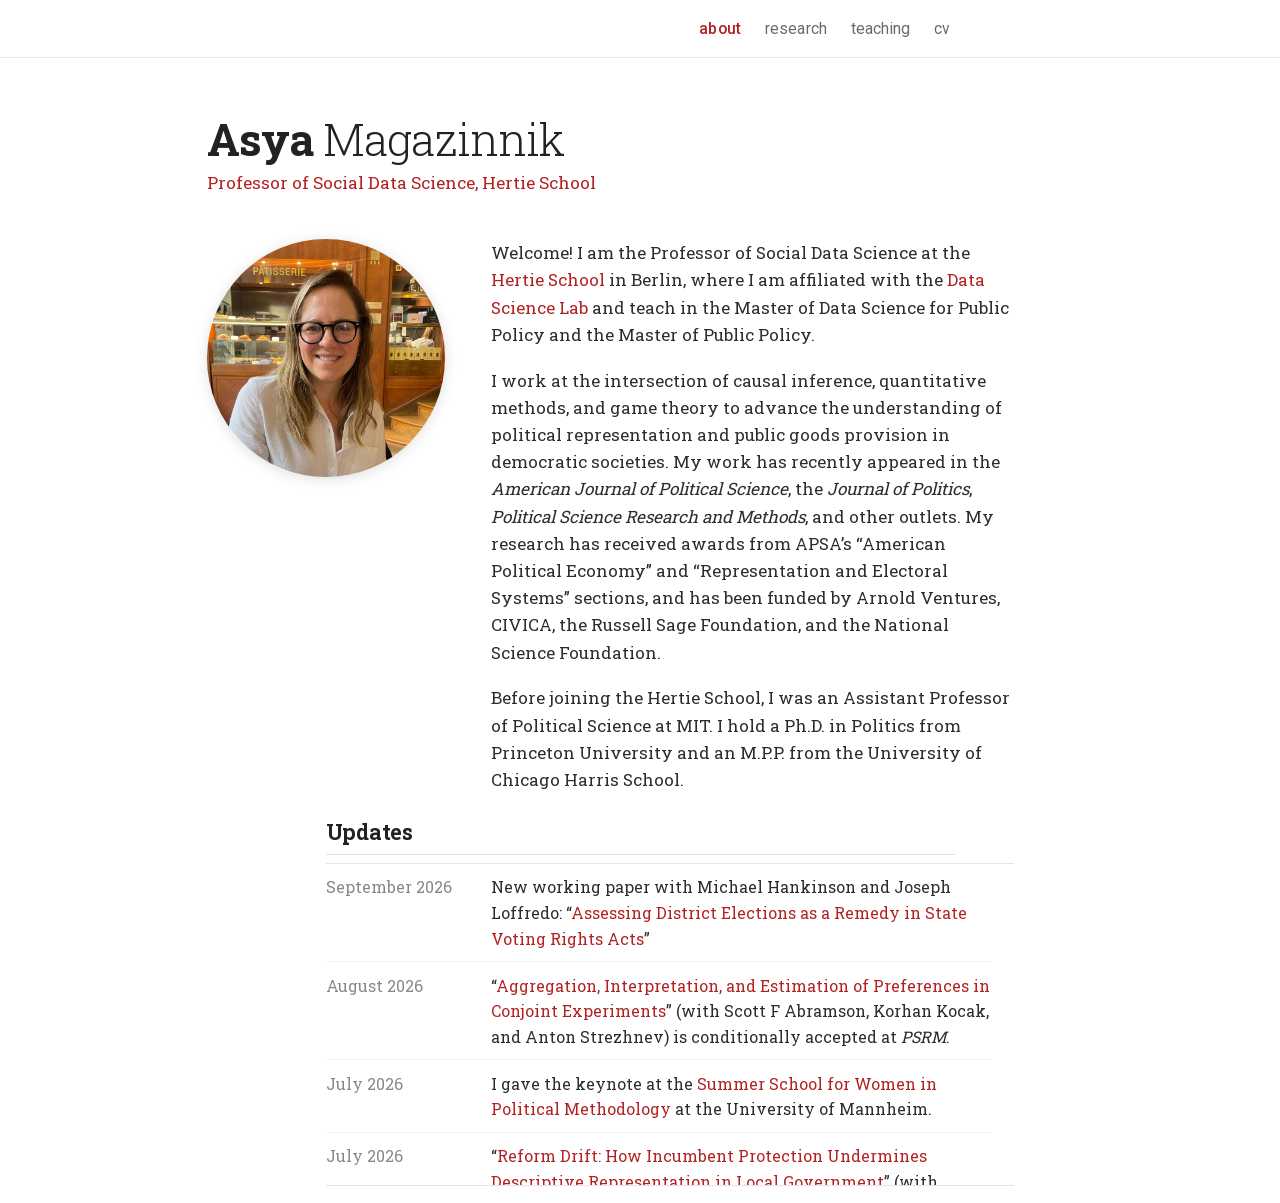
==== index.html @ 8c308766 "Built site for gh-pages" ====
<!DOCTYPE html>
<html xmlns="http://www.w3.org/1999/xhtml" lang="en" xml:lang="en"><head>

<meta charset="utf-8">
<meta name="generator" content="quarto-1.9.37">

<meta name="viewport" content="width=device-width, initial-scale=1.0, user-scalable=yes">


<title>Asya Magazinnik</title>
<style>
/* Default styles provided by pandoc.
** See https://pandoc.org/MANUAL.html#variables-for-html for config info.
*/
code{white-space: pre-wrap;}
span.smallcaps{font-variant: small-caps;}
div.columns{display: flex; gap: min(4vw, 1.5em);}
div.column{flex: auto; overflow-x: auto;}
div.hanging-indent{margin-left: 1.5em; text-indent: -1.5em;}
ul.task-list{list-style: none;}
ul.task-list li input[type="checkbox"] {
  width: 0.8em;
  margin: 0 0.8em 0.2em -1em; /* quarto-specific, see https://github.com/quarto-dev/quarto-cli/issues/4556 */ 
  vertical-align: middle;
}
</style>


<script src="site_libs/quarto-nav/quarto-nav.js"></script>
<script src="site_libs/quarto-nav/headroom.min.js"></script>
<link href="./favicon.png" rel="icon" type="image/png">
<script src="site_libs/clipboard/clipboard.min.js"></script>
<script src="site_libs/quarto-html/quarto.js" type="module"></script>
<script src="site_libs/quarto-html/tabsets/tabsets.js" type="module"></script>
<script src="site_libs/quarto-html/popper.min.js"></script>
<script src="site_libs/quarto-html/tippy.umd.min.js"></script>
<link href="site_libs/quarto-html/tippy.css" rel="stylesheet">
<link href="site_libs/quarto-html/quarto-syntax-highlighting-7f8f88aac4f3542376d5c11b86a4c14d.css" rel="stylesheet" id="quarto-text-highlighting-styles">
<script src="site_libs/bootstrap/bootstrap.min.js"></script>
<link href="site_libs/bootstrap/bootstrap-icons.css" rel="stylesheet">
<link href="site_libs/bootstrap/bootstrap-3a15055ee8b033e5b8ac90014fbc374d.min.css" rel="stylesheet" append-hash="true" id="quarto-bootstrap" data-mode="light">
<script id="quarto-search-options" type="application/json">{
  "language": {
    "search-no-results-text": "No results",
    "search-matching-documents-text": "matching documents",
    "search-copy-link-title": "Copy link to search",
    "search-hide-matches-text": "Hide additional matches",
    "search-more-match-text": "more match in this document",
    "search-more-matches-text": "more matches in this document",
    "search-clear-button-title": "Clear",
    "search-text-placeholder": "",
    "search-detached-cancel-button-title": "Cancel",
    "search-submit-button-title": "Submit",
    "search-label": "Search"
  }
}</script>
<link rel="apple-touch-icon" sizes="180x180" href="./apple-touch-icon.png">
<link rel="icon" type="image/png" sizes="512x512" href="./icon-512.png">


</head>

<body class="nav-fixed fullcontent quarto-light">

<div id="quarto-search-results"></div>
  <header id="quarto-header" class="headroom fixed-top">
    <nav class="navbar navbar-expand-lg " data-bs-theme="dark">
      <div class="navbar-container container-fluid">
      <div class="navbar-brand-container mx-auto">
    <a class="navbar-brand" href="./index.html">
    <span class="navbar-title"><strong>Asya</strong> Magazinnik</span>
    </a>
  </div>
          <button class="navbar-toggler" type="button" data-bs-toggle="collapse" data-bs-target="#navbarCollapse" aria-controls="navbarCollapse" role="menu" aria-expanded="false" aria-label="Toggle navigation" onclick="if (window.quartoToggleHeadroom) { window.quartoToggleHeadroom(); }">
  <span class="navbar-toggler-icon"></span>
</button>
          <div class="collapse navbar-collapse" id="navbarCollapse">
            <ul class="navbar-nav navbar-nav-scroll ms-auto">
  <li class="nav-item">
    <a class="nav-link active" href="./index.html" aria-current="page"> 
<span class="menu-text">About</span></a>
  </li>  
  <li class="nav-item">
    <a class="nav-link" href="./research.html"> 
<span class="menu-text">Research</span></a>
  </li>  
  <li class="nav-item">
    <a class="nav-link" href="./teaching.html"> 
<span class="menu-text">Teaching</span></a>
  </li>  
  <li class="nav-item">
    <a class="nav-link" href="./cv.html"> 
<span class="menu-text">CV</span></a>
  </li>  
</ul>
          </div> <!-- /navcollapse -->
            <div class="quarto-navbar-tools">
</div>
      </div> <!-- /container-fluid -->
    </nav>
</header>
<!-- content -->
<div id="quarto-content" class="quarto-container page-columns page-rows-contents page-layout-article page-navbar">
<!-- sidebar -->
<!-- margin-sidebar -->
    
<!-- main -->
<main class="content" id="quarto-document-content">

<header id="title-block-header" class="quarto-title-block default">
<div class="quarto-title">
<h1 class="title">Asya Magazinnik</h1>
</div>



<div class="quarto-title-meta">

    
  
    
  </div>
  


</header>


<!-- ==========================================================================
     ABOUT HERO
     The name is a heading here rather than in the top bar; the bar's copy of
     it is hidden on this page by CSS (see "ABOUT PAGE" in styles.scss).
     ========================================================================== -->
<header class="about-hero">
  <h1 class="about-name"><strong>Asya</strong> Magazinnik</h1>
  <p class="about-role">Professor of Social Data Science, Hertie School</p>
</header>

<!-- Photo and bio are two columns of one row, not a float, so every line of
     the bio starts at the same left edge instead of reflowing underneath the
     photo when it runs out. The bio is plain HTML rather than markdown so
     the whole row stays in one block. -->
<div class="about-row">

  <img class="about-photo" src="photo/asya-magazinnik.jpg" alt="Asya Magazinnik" width="800" height="800">

  <div class="about-bio">
    <p>Welcome! I am the Professor of Social Data Science at the
    <a href="https://www.hertie-school.org/">Hertie School</a> in Berlin, where
    I am affiliated with the
    <a href="https://www.hertie-school.org/en/datasciencelab">Data Science
    Lab</a> and teach in the Master of Data Science for Public Policy and the
    Master of Public Policy.</p>

    <p>I work at the intersection of causal inference, quantitative methods,
    and game theory to advance the understanding of political representation
    and public goods provision in democratic societies. My work has recently
    appeared in the <em>American Journal of Political Science</em>, the
    <em>Journal of Politics</em>, <em>Political Science Research and
    Methods</em>, and other outlets. My research has received awards from
    APSA’s “American Political Economy” and
    “Representation and Electoral Systems” sections, and has been
    funded by Arnold Ventures, CIVICA, the Russell Sage Foundation, and the
    National Science Foundation.</p>

    <p>Before joining the Hertie School, I was an Assistant Professor of
    Political Science at MIT. I hold a Ph.D. in Politics from Princeton
    University and an M.P.P. from the University of Chicago Harris School.</p>
  </div>

</div>
<section id="updates" class="level2">
<h2 data-anchor-id="updates">Updates</h2>
<!-- ==========================================================================
     UPDATES TICKER
     Newest at the top. To add an entry, copy one <li> and edit it. The date
     goes in its own <span> so the dates line up in a column.
     ========================================================================== -->
<ul class="news">

  <li>
    <span class="date">September 2026</span>
    <span>New working paper with Michael Hankinson and Joseph Loffredo:
    “<a href="https://papers.ssrn.com/sol3/papers.cfm?abstract_id=7154498">Assessing
    District Elections as a Remedy in State Voting Rights Acts</a>”</span>
  </li>

  <li>
    <span class="date">August 2026</span>
    <span>“<a href="https://osf.io/preprints/socarxiv/xjre9_v1">Aggregation,
    Interpretation, and Estimation of Preferences in Conjoint
    Experiments</a>” (with Scott F Abramson, Korhan Kocak, and Anton
    Strezhnev) is conditionally accepted at <em>PSRM</em>.</span>
  </li>

  <li>
    <span class="date">July 2026</span>
    <span>I gave the keynote at the <a href="https://summerschoolwpm.org/summer-school-2026/">Summer
    School for Women in Political Methodology</a> at the University of
    Mannheim.</span>
  </li>

  <li>
    <span class="date">July 2026</span>
    <span>“<a href="https://papers.ssrn.com/sol3/papers.cfm?abstract_id=5372605">Reform
    Drift: How Incumbent Protection Undermines Descriptive Representation in
    Local Government</a>” (with Joseph Loffredo and Michael Hankinson) is
    conditionally accepted at <em>AJPS</em>.</span>
  </li>

  <li>
    <span class="date">May 2026</span>
    <span>I hosted the 2026 <a href="https://vim2026.com/">Visions in
    Methodology</a> Conference at the Hertie School.</span>
  </li>

  <li>
    <span class="date">May 2026</span>
    <span>I gave a <a href="talks/polmeth-europe-2026.pdf">keynote</a> on the
    measurement of political preferences at PolMeth Europe in Dublin.</span>
  </li>

  <li>
    <span class="date">April 2026</span>
    <span>“<a href="https://doi.org/10.1086/736024">An Agency Perspective
    on Immigration Federalism</a>” is forthcoming at the
    <em>JOP</em>.</span>
  </li>

</ul>


</section>

</main> <!-- /main -->
<script id="quarto-html-after-body" type="application/javascript">
  window.document.addEventListener("DOMContentLoaded", function (event) {
    const isCodeAnnotation = (el) => {
      for (const clz of el.classList) {
        if (clz.startsWith('code-annotation-')) {                     
          return true;
        }
      }
      return false;
    }
    const onCopySuccess = function(e) {
      // button target
      const button = e.trigger;
      // don't keep focus
      button.blur();
      // flash "checked"
      button.classList.add('code-copy-button-checked');
      var currentTitle = button.getAttribute("title");
      button.setAttribute("title", "Copied!");
      let tooltip;
      if (window.bootstrap) {
        button.setAttribute("data-bs-toggle", "tooltip");
        button.setAttribute("data-bs-placement", "left");
        button.setAttribute("data-bs-title", "Copied!");
        tooltip = new bootstrap.Tooltip(button, 
          { trigger: "manual", 
            customClass: "code-copy-button-tooltip",
            offset: [0, -8]});
        tooltip.show();    
      }
      setTimeout(function() {
        if (tooltip) {
          tooltip.hide();
          button.removeAttribute("data-bs-title");
          button.removeAttribute("data-bs-toggle");
          button.removeAttribute("data-bs-placement");
        }
        button.setAttribute("title", currentTitle);
        button.classList.remove('code-copy-button-checked');
      }, 1000);
      // clear code selection
      e.clearSelection();
    }
    const getTextToCopy = function(trigger) {
      const outerScaffold = trigger.parentElement.cloneNode(true);
      const codeEl = outerScaffold.querySelector('code');
      for (const childEl of codeEl.children) {
        if (isCodeAnnotation(childEl)) {
          childEl.remove();
        }
      }
      return codeEl.innerText;
    }
    const clipboard = new window.ClipboardJS('.code-copy-button:not([data-in-quarto-modal])', {
      text: getTextToCopy
    });
    clipboard.on('success', onCopySuccess);
    if (window.document.getElementById('quarto-embedded-source-code-modal')) {
      const clipboardModal = new window.ClipboardJS('.code-copy-button[data-in-quarto-modal]', {
        text: getTextToCopy,
        container: window.document.getElementById('quarto-embedded-source-code-modal')
      });
      clipboardModal.on('success', onCopySuccess);
    }
      var localhostRegex = new RegExp(/^(?:http|https):\/\/localhost\:?[0-9]*\//);
      var mailtoRegex = new RegExp(/^mailto:/);
        var filterRegex = new RegExp("https:\/\/asyamagazinnik\.com");
      var isInternal = (href) => {
          return filterRegex.test(href) || localhostRegex.test(href) || mailtoRegex.test(href);
      }
      // Inspect non-navigation links and adorn them if external
     var links = window.document.querySelectorAll('a[href]:not(.nav-link):not(.navbar-brand):not(.toc-action):not(.sidebar-link):not(.sidebar-item-toggle):not(.pagination-link):not(.no-external):not([aria-hidden]):not(.dropdown-item):not(.quarto-navigation-tool):not(.about-link)');
      for (var i=0; i<links.length; i++) {
        const link = links[i];
        if (!isInternal(link.href)) {
          // undo the damage that might have been done by quarto-nav.js in the case of
          // links that we want to consider external
          if (link.dataset.originalHref !== undefined) {
            link.href = link.dataset.originalHref;
          }
            // target, if specified
            link.setAttribute("target", "_blank");
            if (link.getAttribute("rel") === null) {
              link.setAttribute("rel", "noopener");
            }
        }
      }
    function tippyHover(el, contentFn, onTriggerFn, onUntriggerFn) {
      const config = {
        allowHTML: true,
        maxWidth: 500,
        delay: 100,
        arrow: false,
        appendTo: function(el) {
            return el.parentElement;
        },
        interactive: true,
        interactiveBorder: 10,
        theme: 'quarto',
        placement: 'bottom-start',
      };
      if (contentFn) {
        config.content = contentFn;
      }
      if (onTriggerFn) {
        config.onTrigger = onTriggerFn;
      }
      if (onUntriggerFn) {
        config.onUntrigger = onUntriggerFn;
      }
      window.tippy(el, config); 
    }
    const noterefs = window.document.querySelectorAll('a[role="doc-noteref"]');
    for (var i=0; i<noterefs.length; i++) {
      const ref = noterefs[i];
      tippyHover(ref, function() {
        // use id or data attribute instead here
        let href = ref.getAttribute('data-footnote-href') || ref.getAttribute('href');
        try { href = new URL(href).hash; } catch {}
        const id = href.replace(/^#\/?/, "");
        const note = window.document.getElementById(id);
        if (note) {
          return note.innerHTML;
        } else {
          return "";
        }
      });
    }
    const xrefs = window.document.querySelectorAll('a.quarto-xref');
    const processXRef = (id, note) => {
      // Strip column container classes
      const stripColumnClz = (el) => {
        el.classList.remove("page-full", "page-columns");
        if (el.children) {
          for (const child of el.children) {
            stripColumnClz(child);
          }
        }
      }
      stripColumnClz(note)
      if (id === null || id.startsWith('sec-')) {
        // Special case sections, only their first couple elements
        const container = document.createElement("div");
        if (note.children && note.children.length > 2) {
          container.appendChild(note.children[0].cloneNode(true));
          for (let i = 1; i < note.children.length; i++) {
            const child = note.children[i];
            if (child.tagName === "P" && child.innerText === "") {
              continue;
            } else {
              container.appendChild(child.cloneNode(true));
              break;
            }
          }
          if (window.Quarto?.typesetMath) {
            window.Quarto.typesetMath(container);
          }
          return container.innerHTML
        } else {
          if (window.Quarto?.typesetMath) {
            window.Quarto.typesetMath(note);
          }
          return note.innerHTML;
        }
      } else {
        // Remove any anchor links if they are present
        const anchorLink = note.querySelector('a.anchorjs-link');
        if (anchorLink) {
          anchorLink.remove();
        }
        if (window.Quarto?.typesetMath) {
          window.Quarto.typesetMath(note);
        }
        if (note.classList.contains("callout")) {
          return note.outerHTML;
        } else {
          return note.innerHTML;
        }
      }
    }
    for (var i=0; i<xrefs.length; i++) {
      const xref = xrefs[i];
      tippyHover(xref, undefined, function(instance) {
        instance.disable();
        let url = xref.getAttribute('href');
        let hash = undefined; 
        if (url.startsWith('#')) {
          hash = url;
        } else {
          try { hash = new URL(url).hash; } catch {}
        }
        if (hash) {
          const id = hash.replace(/^#\/?/, "");
          const note = window.document.getElementById(id);
          if (note !== null) {
            try {
              const html = processXRef(id, note.cloneNode(true));
              instance.setContent(html);
            } finally {
              instance.enable();
              instance.show();
            }
          } else {
            // See if we can fetch this
            fetch(url.split('#')[0])
            .then(res => res.text())
            .then(html => {
              const parser = new DOMParser();
              const htmlDoc = parser.parseFromString(html, "text/html");
              const note = htmlDoc.getElementById(id);
              if (note !== null) {
                const html = processXRef(id, note);
                instance.setContent(html);
              } 
            }).finally(() => {
              instance.enable();
              instance.show();
            });
          }
        } else {
          // See if we can fetch a full url (with no hash to target)
          // This is a special case and we should probably do some content thinning / targeting
          fetch(url)
          .then(res => res.text())
          .then(html => {
            const parser = new DOMParser();
            const htmlDoc = parser.parseFromString(html, "text/html");
            const note = htmlDoc.querySelector('main.content');
            if (note !== null) {
              // This should only happen for chapter cross references
              // (since there is no id in the URL)
              // remove the first header
              if (note.children.length > 0 && note.children[0].tagName === "HEADER") {
                note.children[0].remove();
              }
              const html = processXRef(null, note);
              instance.setContent(html);
            } 
          }).finally(() => {
            instance.enable();
            instance.show();
          });
        }
      }, function(instance) {
      });
    }
        let selectedAnnoteEl;
        const selectorForAnnotation = ( cell, annotation) => {
          let cellAttr = 'data-code-cell="' + cell + '"';
          let lineAttr = 'data-code-annotation="' +  annotation + '"';
          const selector = 'span[' + cellAttr + '][' + lineAttr + ']';
          return selector;
        }
        const selectCodeLines = (annoteEl) => {
          const doc = window.document;
          const targetCell = annoteEl.getAttribute("data-target-cell");
          const targetAnnotation = annoteEl.getAttribute("data-target-annotation");
          const annoteSpan = window.document.querySelector(selectorForAnnotation(targetCell, targetAnnotation));
          const lines = annoteSpan.getAttribute("data-code-lines").split(",");
          const lineIds = lines.map((line) => {
            return targetCell + "-" + line;
          })
          let top = null;
          let height = null;
          let parent = null;
          if (lineIds.length > 0) {
              //compute the position of the single el (top and bottom and make a div)
              const el = window.document.getElementById(lineIds[0]);
              top = el.offsetTop;
              height = el.offsetHeight;
              parent = el.parentElement.parentElement;
            if (lineIds.length > 1) {
              const lastEl = window.document.getElementById(lineIds[lineIds.length - 1]);
              const bottom = lastEl.offsetTop + lastEl.offsetHeight;
              height = bottom - top;
            }
            if (top !== null && height !== null && parent !== null) {
              // cook up a div (if necessary) and position it 
              let div = window.document.getElementById("code-annotation-line-highlight");
              if (div === null) {
                div = window.document.createElement("div");
                div.setAttribute("id", "code-annotation-line-highlight");
                div.style.position = 'absolute';
                parent.appendChild(div);
              }
              div.style.top = top - 2 + "px";
              div.style.height = height + 4 + "px";
              div.style.left = 0;
              let gutterDiv = window.document.getElementById("code-annotation-line-highlight-gutter");
              if (gutterDiv === null) {
                gutterDiv = window.document.createElement("div");
                gutterDiv.setAttribute("id", "code-annotation-line-highlight-gutter");
                gutterDiv.style.position = 'absolute';
                const codeCell = window.document.getElementById(targetCell);
                const gutter = codeCell.querySelector('.code-annotation-gutter');
                gutter.appendChild(gutterDiv);
              }
              gutterDiv.style.top = top - 2 + "px";
              gutterDiv.style.height = height + 4 + "px";
            }
            selectedAnnoteEl = annoteEl;
          }
        };
        const unselectCodeLines = () => {
          const elementsIds = ["code-annotation-line-highlight", "code-annotation-line-highlight-gutter"];
          elementsIds.forEach((elId) => {
            const div = window.document.getElementById(elId);
            if (div) {
              div.remove();
            }
          });
          selectedAnnoteEl = undefined;
        };
          // Handle positioning of the toggle
      window.addEventListener(
        "resize",
        throttle(() => {
          elRect = undefined;
          if (selectedAnnoteEl) {
            selectCodeLines(selectedAnnoteEl);
          }
        }, 10)
      );
      function throttle(fn, ms) {
      let throttle = false;
      let timer;
        return (...args) => {
          if(!throttle) { // first call gets through
              fn.apply(this, args);
              throttle = true;
          } else { // all the others get throttled
              if(timer) clearTimeout(timer); // cancel #2
              timer = setTimeout(() => {
                fn.apply(this, args);
                timer = throttle = false;
              }, ms);
          }
        };
      }
        // Attach click handler to the DT
        const annoteDls = window.document.querySelectorAll('dt[data-target-cell]');
        for (const annoteDlNode of annoteDls) {
          annoteDlNode.addEventListener('click', (event) => {
            const clickedEl = event.target;
            if (clickedEl !== selectedAnnoteEl) {
              unselectCodeLines();
              const activeEl = window.document.querySelector('dt[data-target-cell].code-annotation-active');
              if (activeEl) {
                activeEl.classList.remove('code-annotation-active');
              }
              selectCodeLines(clickedEl);
              clickedEl.classList.add('code-annotation-active');
            } else {
              // Unselect the line
              unselectCodeLines();
              clickedEl.classList.remove('code-annotation-active');
            }
          });
        }
    const findCites = (el) => {
      const parentEl = el.parentElement;
      if (parentEl) {
        const cites = parentEl.dataset.cites;
        if (cites) {
          return {
            el,
            cites: cites.split(' ')
          };
        } else {
          return findCites(el.parentElement)
        }
      } else {
        return undefined;
      }
    };
    var bibliorefs = window.document.querySelectorAll('a[role="doc-biblioref"]');
    for (var i=0; i<bibliorefs.length; i++) {
      const ref = bibliorefs[i];
      const citeInfo = findCites(ref);
      if (citeInfo) {
        tippyHover(citeInfo.el, function() {
          var popup = window.document.createElement('div');
          citeInfo.cites.forEach(function(cite) {
            var citeDiv = window.document.createElement('div');
            citeDiv.classList.add('hanging-indent');
            citeDiv.classList.add('csl-entry');
            var biblioDiv = window.document.getElementById('ref-' + cite);
            if (biblioDiv) {
              citeDiv.innerHTML = biblioDiv.innerHTML;
            }
            popup.appendChild(citeDiv);
          });
          return popup.innerHTML;
        });
      }
    }
  });
  </script>
</div> <!-- /content -->




</body></html>
---- site_libs/quarto-html/tippy.css ----
.tippy-box[data-animation=fade][data-state=hidden]{opacity:0}[data-tippy-root]{max-width:calc(100vw - 10px)}.tippy-box{position:relative;background-color:#333;color:#fff;border-radius:4px;font-size:14px;line-height:1.4;white-space:normal;outline:0;transition-property:transform,visibility,opacity}.tippy-box[data-placement^=top]>.tippy-arrow{bottom:0}.tippy-box[data-placement^=top]>.tippy-arrow:before{bottom:-7px;left:0;border-width:8px 8px 0;border-top-color:initial;transform-origin:center top}.tippy-box[data-placement^=bottom]>.tippy-arrow{top:0}.tippy-box[data-placement^=bottom]>.tippy-arrow:before{top:-7px;left:0;border-width:0 8px 8px;border-bottom-color:initial;transform-origin:center bottom}.tippy-box[data-placement^=left]>.tippy-arrow{right:0}.tippy-box[data-placement^=left]>.tippy-arrow:before{border-width:8px 0 8px 8px;border-left-color:initial;right:-7px;transform-origin:center left}.tippy-box[data-placement^=right]>.tippy-arrow{left:0}.tippy-box[data-placement^=right]>.tippy-arrow:before{left:-7px;border-width:8px 8px 8px 0;border-right-color:initial;transform-origin:center right}.tippy-box[data-inertia][data-state=visible]{transition-timing-function:cubic-bezier(.54,1.5,.38,1.11)}.tippy-arrow{width:16px;height:16px;color:#333}.tippy-arrow:before{content:"";position:absolute;border-color:transparent;border-style:solid}.tippy-content{position:relative;padding:5px 9px;z-index:1}
---- site_libs/quarto-html/quarto-syntax-highlighting-7f8f88aac4f3542376d5c11b86a4c14d.css ----
/* quarto syntax highlight colors */
:root {
  --quarto-hl-ot-color: #003B4F;
  --quarto-hl-at-color: #657422;
  --quarto-hl-ss-color: #20794D;
  --quarto-hl-an-color: #5E5E5E;
  --quarto-hl-fu-color: #4758AB;
  --quarto-hl-st-color: #20794D;
  --quarto-hl-cf-color: #003B4F;
  --quarto-hl-op-color: #5E5E5E;
  --quarto-hl-er-color: #AD0000;
  --quarto-hl-bn-color: #AD0000;
  --quarto-hl-al-color: #AD0000;
  --quarto-hl-va-color: #111111;
  --quarto-hl-bu-color: inherit;
  --quarto-hl-ex-color: inherit;
  --quarto-hl-pp-color: #AD0000;
  --quarto-hl-in-color: #5E5E5E;
  --quarto-hl-vs-color: #20794D;
  --quarto-hl-wa-color: #5E5E5E;
  --quarto-hl-do-color: #5E5E5E;
  --quarto-hl-im-color: #00769E;
  --quarto-hl-ch-color: #20794D;
  --quarto-hl-dt-color: #AD0000;
  --quarto-hl-fl-color: #AD0000;
  --quarto-hl-co-color: #5E5E5E;
  --quarto-hl-cv-color: #5E5E5E;
  --quarto-hl-cn-color: #8f5902;
  --quarto-hl-sc-color: #5E5E5E;
  --quarto-hl-dv-color: #AD0000;
  --quarto-hl-kw-color: #003B4F;
}

/* other quarto variables */
:root {
  --quarto-font-monospace: SFMono-Regular, Menlo, Monaco, Consolas, "Liberation Mono", "Courier New", monospace;
}

/* syntax highlight based on Pandoc's rules */
pre > code.sourceCode > span {
  color: #003B4F;
}

code.sourceCode > span {
  color: #003B4F;
}

div.sourceCode,
div.sourceCode pre.sourceCode {
  color: #003B4F;
}

/* Normal */
code span {
  color: #003B4F;
}

/* Alert */
code span.al {
  color: #AD0000;
  font-style: inherit;
}

/* Annotation */
code span.an {
  color: #5E5E5E;
  font-style: inherit;
}

/* Attribute */
code span.at {
  color: #657422;
  font-style: inherit;
}

/* BaseN */
code span.bn {
  color: #AD0000;
  font-style: inherit;
}

/* BuiltIn */
code span.bu {
  font-style: inherit;
}

/* ControlFlow */
code span.cf {
  color: #003B4F;
  font-weight: bold;
  font-style: inherit;
}

/* Char */
code span.ch {
  color: #20794D;
  font-style: inherit;
}

/* Constant */
code span.cn {
  color: #8f5902;
  font-style: inherit;
}

/* Comment */
code span.co {
  color: #5E5E5E;
  font-style: inherit;
}

/* CommentVar */
code span.cv {
  color: #5E5E5E;
  font-style: italic;
}

/* Documentation */
code span.do {
  color: #5E5E5E;
  font-style: italic;
}

/* DataType */
code span.dt {
  color: #AD0000;
  font-style: inherit;
}

/* DecVal */
code span.dv {
  color: #AD0000;
  font-style: inherit;
}

/* Error */
code span.er {
  color: #AD0000;
  font-style: inherit;
}

/* Extension */
code span.ex {
  font-style: inherit;
}

/* Float */
code span.fl {
  color: #AD0000;
  font-style: inherit;
}

/* Function */
code span.fu {
  color: #4758AB;
  font-style: inherit;
}

/* Import */
code span.im {
  color: #00769E;
  font-style: inherit;
}

/* Information */
code span.in {
  color: #5E5E5E;
  font-style: inherit;
}

/* Keyword */
code span.kw {
  color: #003B4F;
  font-weight: bold;
  font-style: inherit;
}

/* Operator */
code span.op {
  color: #5E5E5E;
  font-style: inherit;
}

/* Other */
code span.ot {
  color: #003B4F;
  font-style: inherit;
}

/* Preprocessor */
code span.pp {
  color: #AD0000;
  font-style: inherit;
}

/* SpecialChar */
code span.sc {
  color: #5E5E5E;
  font-style: inherit;
}

/* SpecialString */
code span.ss {
  color: #20794D;
  font-style: inherit;
}

/* String */
code span.st {
  color: #20794D;
  font-style: inherit;
}

/* Variable */
code span.va {
  color: #111111;
  font-style: inherit;
}

/* VerbatimString */
code span.vs {
  color: #20794D;
  font-style: inherit;
}

/* Warning */
code span.wa {
  color: #5E5E5E;
  font-style: italic;
}

.prevent-inlining {
  content: "</";
}

/*# sourceMappingURL=789ad8cd35626ba772517505b42a116e.css.map */
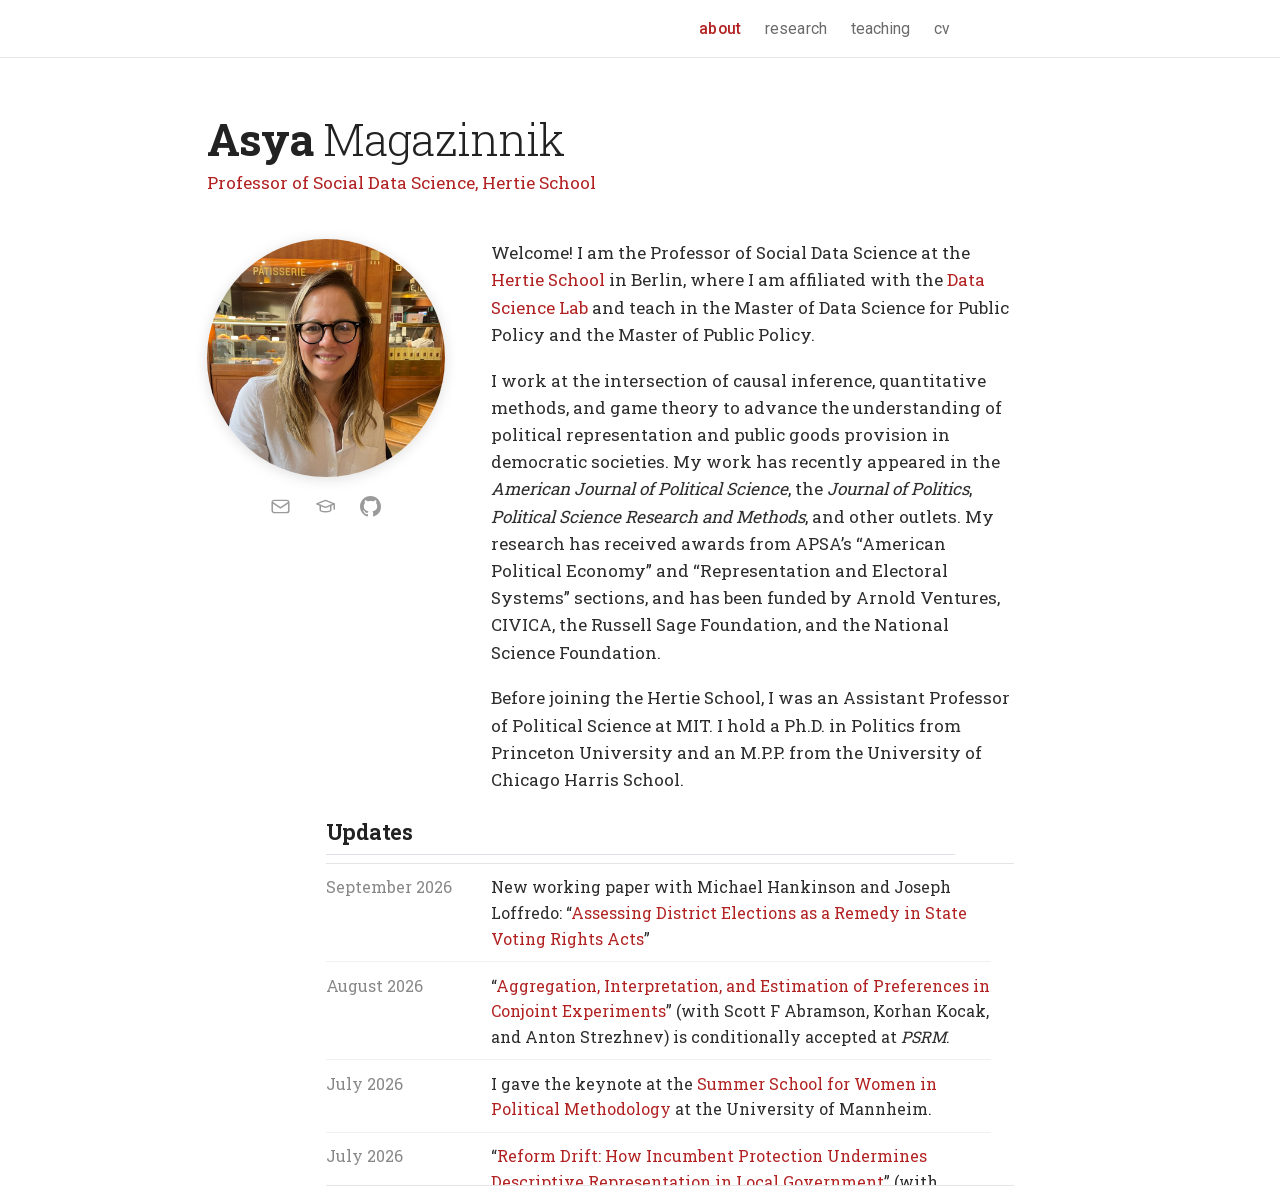
==== commit 4dc80086: "Built site for gh-pages" ====
--- a/index.html
+++ b/index.html
@@ -38,7 +38,7 @@
 <link href="site_libs/quarto-html/quarto-syntax-highlighting-7f8f88aac4f3542376d5c11b86a4c14d.css" rel="stylesheet" id="quarto-text-highlighting-styles">
 <script src="site_libs/bootstrap/bootstrap.min.js"></script>
 <link href="site_libs/bootstrap/bootstrap-icons.css" rel="stylesheet">
-<link href="site_libs/bootstrap/bootstrap-3a15055ee8b033e5b8ac90014fbc374d.min.css" rel="stylesheet" append-hash="true" id="quarto-bootstrap" data-mode="light">
+<link href="site_libs/bootstrap/bootstrap-b9cc5e7ca709a406d365492f9fa9c81d.min.css" rel="stylesheet" append-hash="true" id="quarto-bootstrap" data-mode="light">
 <script id="quarto-search-options" type="application/json">{
   "language": {
     "search-no-results-text": "No results",
@@ -142,7 +142,45 @@
      the whole row stays in one block. -->
 <div class="about-row">
 
-  <img class="about-photo" src="photo/asya-magazinnik.jpg" alt="Asya Magazinnik" width="800" height="800">
+  <div class="about-side">
+    <img class="about-photo" src="photo/asya-magazinnik.jpg" alt="Asya Magazinnik" width="800" height="800">
+
+    <!-- Inline SVG rather than an icon font: Font Awesome or Academicons
+         would mean a CDN request on every page load, which is the same
+         privacy problem as hotlinking Google Fonts. These cost nothing and
+         inherit their colour from the CSS via currentColor. -->
+    <p class="about-links">
+      <a href="mailto:a.magazinnik@hertie-school.org" title="Email" aria-label="Email">
+        <svg viewbox="0 0 24 24" fill="none" stroke="currentColor" stroke-width="1.7" stroke-linecap="round" stroke-linejoin="round" aria-hidden="true">
+          <rect x="2.5" y="5" width="19" height="14" rx="2.5"></rect>
+          <path d="m3 7.5 9 6 9-6"></path>
+        </svg>
+      </a>
+
+      <a href="https://scholar.google.com/citations?user=gZGltbkAAAAJ" title="Google Scholar" aria-label="Google Scholar">
+        <!-- A mortarboard rather than the Google Scholar logo itself: the
+             logo is a diamond over a circle, which mushes into an unreadable
+             blob at 21px. This stays legible and matches the envelope. -->
+        <svg viewbox="0 0 24 24" fill="none" stroke="currentColor" stroke-width="1.7" stroke-linecap="round" stroke-linejoin="round" aria-hidden="true">
+          <path d="M22 9 12 5 2 9l10 4 10-4v6"></path>
+          <path d="M6 10.6V16c0 1.1 2.7 2 6 2s6-.9 6-2v-5.4"></path>
+        </svg>
+      </a>
+
+      <a href="https://github.com/magazinnik" title="GitHub" aria-label="GitHub">
+        <svg viewbox="0 0 16 16" fill="currentColor" aria-hidden="true">
+          <path d="M8 0C3.58 0 0 3.58 0 8c0 3.54 2.29 6.53 5.47 7.59.4.07.55-.17.55-.38
+                   0-.19-.01-.82-.01-1.49-2.01.37-2.53-.49-2.69-.94-.09-.23-.48-.94-.82-1.13
+                   -.28-.15-.68-.52-.01-.53.63-.01 1.08.58 1.23.82.72 1.21 1.87.87 2.33.66
+                   .07-.52.28-.87.51-1.07-1.78-.2-3.64-.89-3.64-3.95 0-.87.31-1.59.82-2.15
+                   -.08-.2-.36-1.02.08-2.12 0 0 .67-.21 2.2.82.64-.18 1.32-.27 2-.27s1.36.09
+                   2 .27c1.53-1.04 2.2-.82 2.2-.82.44 1.1.16 1.92.08 2.12.51.56.82 1.27.82
+                   2.15 0 3.07-1.87 3.75-3.65 3.95.29.25.54.73.54 1.48 0 1.07-.01 1.93-.01
+                   2.2 0 .21.15.46.55.38A8.01 8.01 0 0 0 16 8c0-4.42-3.58-8-8-8Z"></path>
+        </svg>
+      </a>
+    </p>
+  </div>
 
   <div class="about-bio">
     <p>Welcome! I am the Professor of Social Data Science at the
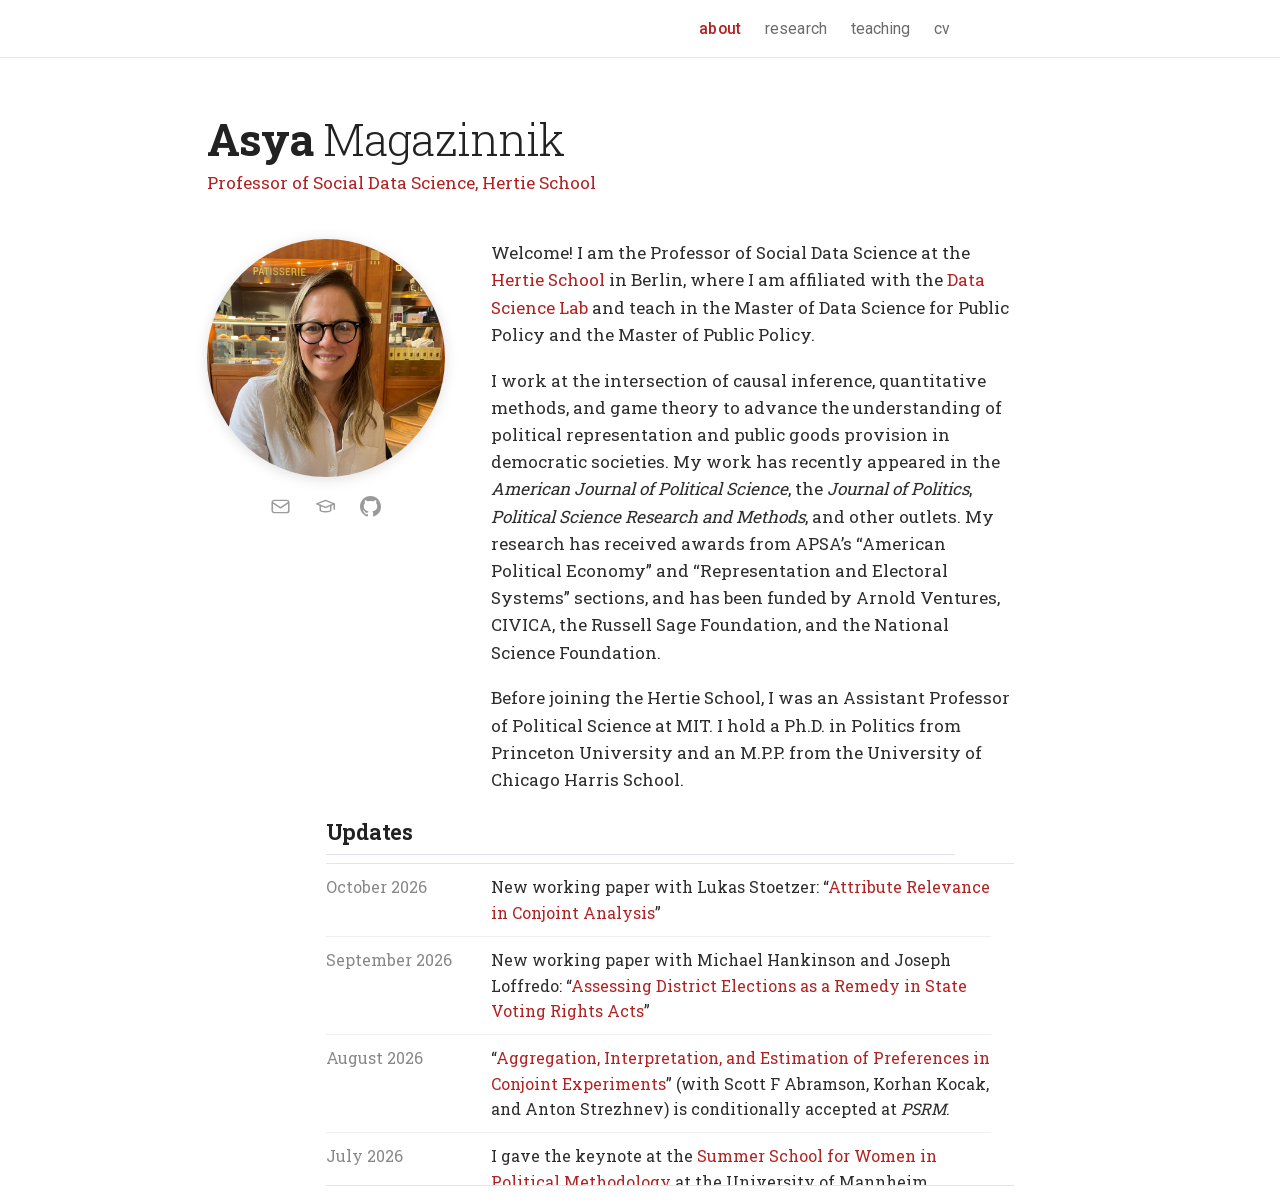
==== commit 25bfc6c2: "Built site for gh-pages" ====
--- a/index.html
+++ b/index.html
@@ -150,7 +150,13 @@
          privacy problem as hotlinking Google Fonts. These cost nothing and
          inherit their colour from the CSS via currentColor. -->
     <p class="about-links">
-      <a href="mailto:a.magazinnik@hertie-school.org" title="Email" aria-label="Email">
+      <!-- The address is percent-encoded. A browser decodes a mailto URI
+           before using it, so this behaves as an ordinary email link, but the
+           raw HTML contains no "@" and no readable address for a regex-based
+           harvester. Note: HTML entities do NOT work here - pandoc decodes
+           them back to plain text when it builds the page. Keep it
+           percent-encoded if you edit this. -->
+      <a href="mailto:%61%2E%6D%61%67%61%7A%69%6E%6E%69%6B%40%68%65%72%74%69%65%2D%73%63%68%6F%6F%6C%2E%6F%72%67" title="Email" aria-label="Email">
         <svg viewbox="0 0 24 24" fill="none" stroke="currentColor" stroke-width="1.7" stroke-linecap="round" stroke-linejoin="round" aria-hidden="true">
           <rect x="2.5" y="5" width="19" height="14" rx="2.5"></rect>
           <path d="m3 7.5 9 6 9-6"></path>
@@ -215,6 +221,13 @@
      goes in its own <span> so the dates line up in a column.
      ========================================================================== -->
 <ul class="news">
+
+  <li>
+    <span class="date">October 2026</span>
+    <span>New working paper with Lukas Stoetzer:
+    “<a href="https://osf.io/uv7hn_v1">Attribute Relevance in Conjoint
+    Analysis</a>”</span>
+  </li>
 
   <li>
     <span class="date">September 2026</span>
